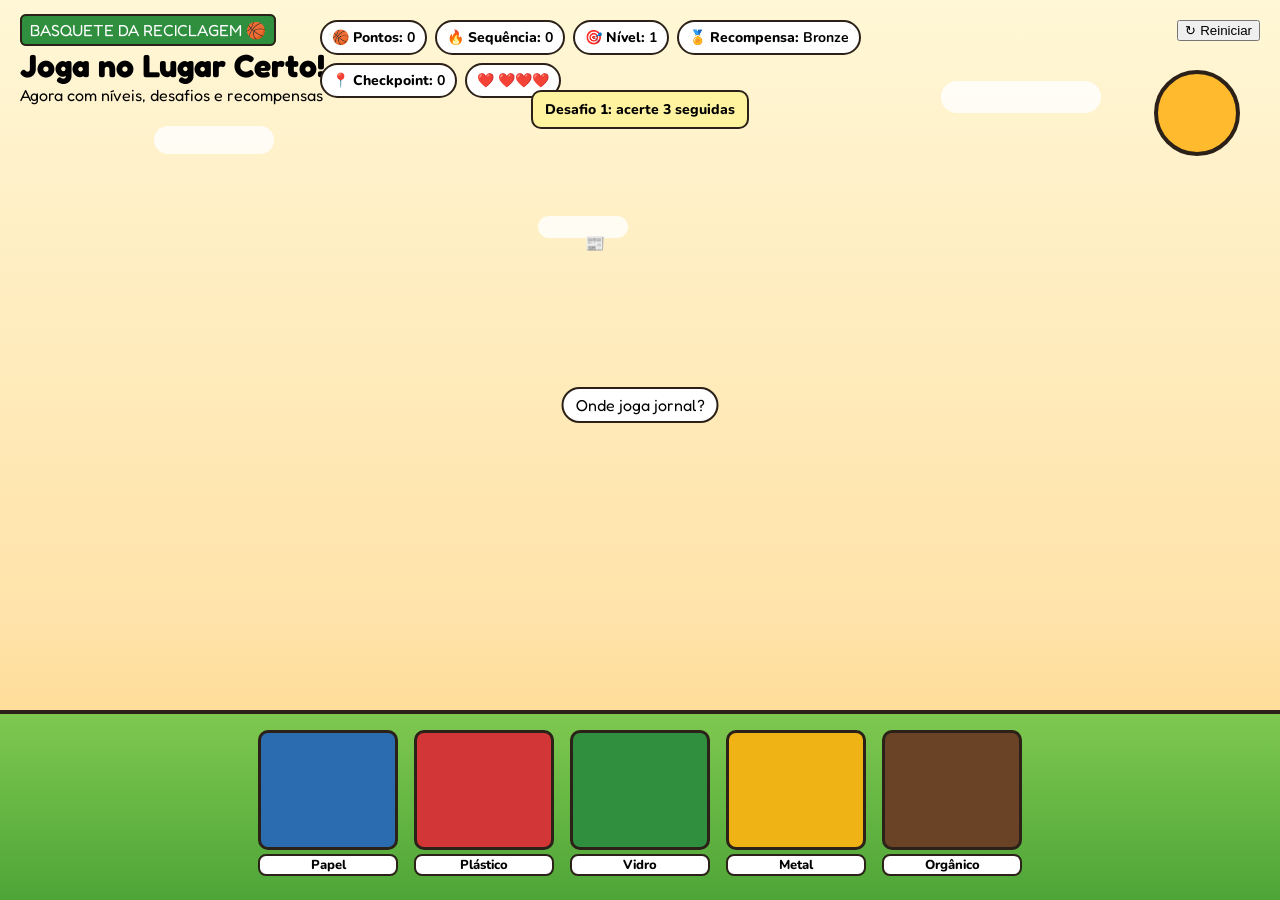
==== index.html @ d7fb1b80 "Refatora jogo em HTML/CSS/JS e adiciona desafios, níveis, recompensas e checkpoint" ====
<!doctype html>
<html lang="pt-BR">
<head>
  <meta charset="utf-8" />
  <meta name="viewport" content="width=device-width, initial-scale=1" />
  <title>Recycle Game</title>
  <link rel="preconnect" href="https://fonts.googleapis.com" />
  <link rel="preconnect" href="https://fonts.gstatic.com" crossorigin />
  <link href="https://fonts.googleapis.com/css2?family=Fredoka:wght@400;500;600;700&family=Nunito:wght@600;700;800;900&display=swap" rel="stylesheet" />
  <link rel="stylesheet" href="styles.css" />
</head>
<body>
  <div class="stage" id="stage">
    <div class="sun"></div>
    <div class="clouds"><div class="cloud c1"></div><div class="cloud c2"></div><div class="cloud c3"></div></div>

    <div class="title-card">
      <span class="kicker">BASQUETE DA RECICLAGEM 🏀</span>
      <h1>Joga no Lugar Certo!</h1>
      <div class="sub">Agora com níveis, desafios e recompensas</div>
    </div>

    <div class="hud">
      <div class="chip score">🏀 Pontos: <b id="score">0</b></div>
      <div class="chip streak">🔥 Sequência: <b id="streak">0</b></div>
      <div class="chip level">🎯 Nível: <b id="level">1</b></div>
      <div class="chip reward">🏅 Recompensa: <b id="reward">Bronze</b></div>
      <div class="chip checkpoint">📍 Checkpoint: <b id="checkpoint">0</b></div>
      <div class="chip lives">❤️ <span class="hearts" id="hearts">❤️❤️❤️</span></div>
    </div>

    <div class="challenge" id="challenge"></div>
    <button class="restart" id="restart">↻ Reiniciar</button>

    <div class="ground"></div>
    <div class="bins" id="bins"></div>

    <div class="hint" id="hint">Arraste para a lixeira certa!<span class="arrow"></span></div>
    <div class="item-wrap" id="itemWrap"><div class="item" id="item"></div></div>
  </div>

  <script src="game.js"></script>
</body>
</html>
---- styles.css ----
:root { --ink:#2b2118; --azul:#2b6cb0; --vermelho:#d23636; --verde:#2f8f3f; --amarelo:#f0b315; --marrom:#6a4326; }
*{box-sizing:border-box} html,body{margin:0;height:100%}
body{font-family:'Fredoka',system-ui,sans-serif;background:linear-gradient(180deg,#fff7d6,#ffe2a8 70%,#ffd178);overflow:hidden}
.stage{position:relative;height:100vh}
.sun{position:absolute;top:70px;right:40px;width:86px;height:86px;border-radius:50%;background:#ffba2e;border:4px solid var(--ink)}
.cloud{position:absolute;background:#fff;border-radius:100px;opacity:.8}.c1{top:14%;left:12%;width:120px;height:28px}.c2{top:9%;right:14%;width:160px;height:32px}.c3{top:24%;left:42%;width:90px;height:22px}
.title-card{position:absolute;top:20px;left:20px;z-index:10}.kicker{background:var(--verde);color:#fff;padding:4px 8px;border-radius:6px;border:2px solid var(--ink)}h1{margin:6px 0 0}
.hud{position:absolute;top:20px;left:50%;transform:translateX(-50%);display:flex;gap:8px;flex-wrap:wrap;max-width:95%;z-index:10}
.chip{background:#fff;border:2px solid var(--ink);border-radius:999px;padding:6px 10px;font:800 14px 'Nunito',sans-serif}
.challenge{position:absolute;top:90px;left:50%;transform:translateX(-50%);background:#fff3a0;border:2px solid var(--ink);border-radius:10px;padding:8px 12px;font:800 14px 'Nunito';z-index:10}
.restart{position:absolute;right:20px;top:20px;z-index:11}
.ground{position:absolute;left:0;right:0;bottom:0;height:190px;background:linear-gradient(180deg,#7ec850,#4ea537);border-top:4px solid var(--ink)}
.bins{position:absolute;left:0;right:0;bottom:24px;display:flex;justify-content:center;gap:16px;z-index:5}
.bin{width:140px}.bin.hover{transform:translateY(-6px)}.bin .label{text-align:center;background:#fff;border:2px solid var(--ink);margin-top:4px;border-radius:8px;font:800 13px 'Nunito'}
.item-wrap{position:absolute;left:50%;top:32%;transform:translate(-50%,-50%);z-index:7}.item{width:110px;height:110px;cursor:grab}
.hint{position:absolute;top:43%;left:50%;transform:translateX(-50%);background:#fff;border:2px solid var(--ink);border-radius:999px;padding:6px 12px;z-index:6}
.feedback{position:absolute;left:50%;top:38%;transform:translateX(-50%);font:900 46px 'Nunito';color:#fff;text-shadow:2px 2px #000;z-index:15}
.modal{position:absolute;inset:0;display:flex;align-items:center;justify-content:center;background:rgba(0,0,0,.5);z-index:20}
.card{background:#fff;padding:24px;border:3px solid var(--ink);border-radius:12px;text-align:center}
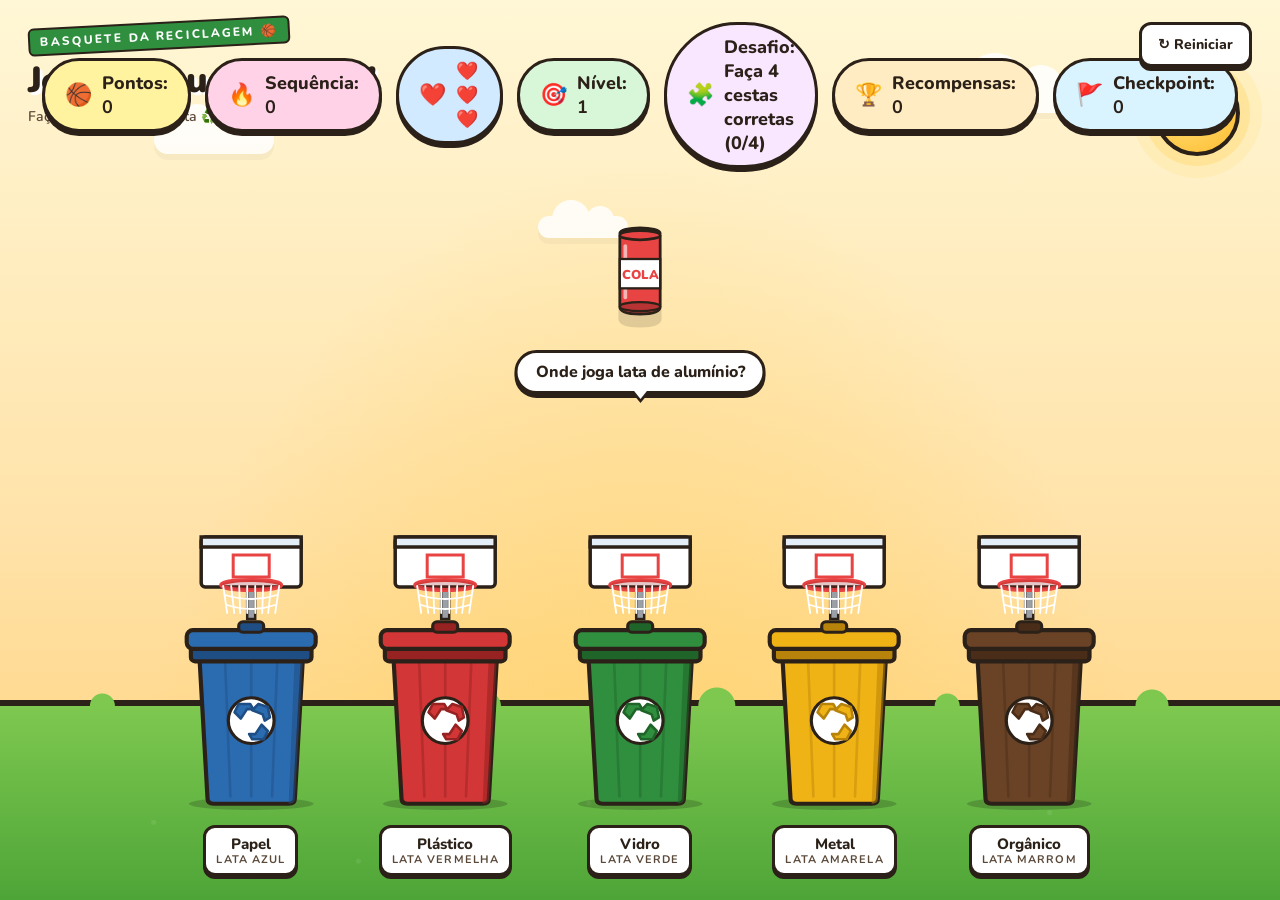
==== commit ccce1ef9: "Refatora jogo em HTML/CSS/JS e adiciona níveis, desafios, recompensas e checkpoint" ====
--- a/index.html
+++ b/index.html
@@ -1,44 +1,56 @@
 <!doctype html>
 <html lang="pt-BR">
 <head>
-  <meta charset="utf-8" />
-  <meta name="viewport" content="width=device-width, initial-scale=1" />
-  <title>Recycle Game</title>
-  <link rel="preconnect" href="https://fonts.googleapis.com" />
-  <link rel="preconnect" href="https://fonts.gstatic.com" crossorigin />
-  <link href="https://fonts.googleapis.com/css2?family=Fredoka:wght@400;500;600;700&family=Nunito:wght@600;700;800;900&display=swap" rel="stylesheet" />
-  <link rel="stylesheet" href="styles.css" />
+<meta charset="utf-8" />
+<title>Jogo da Reciclagem</title>
+<meta name="viewport" content="width=device-width, initial-scale=1" />
+<link rel="preconnect" href="https://fonts.googleapis.com" />
+<link rel="preconnect" href="https://fonts.gstatic.com" crossorigin />
+<link href="https://fonts.googleapis.com/css2?family=Fredoka:wght@400;500;600;700&family=Nunito:wght@600;700;800;900&display=swap" rel="stylesheet" />
+<link rel="stylesheet" href="style.css" />
 </head>
 <body>
-  <div class="stage" id="stage">
-    <div class="sun"></div>
-    <div class="clouds"><div class="cloud c1"></div><div class="cloud c2"></div><div class="cloud c3"></div></div>
 
-    <div class="title-card">
-      <span class="kicker">BASQUETE DA RECICLAGEM 🏀</span>
-      <h1>Joga no Lugar Certo!</h1>
-      <div class="sub">Agora com níveis, desafios e recompensas</div>
-    </div>
-
-    <div class="hud">
-      <div class="chip score">🏀 Pontos: <b id="score">0</b></div>
-      <div class="chip streak">🔥 Sequência: <b id="streak">0</b></div>
-      <div class="chip level">🎯 Nível: <b id="level">1</b></div>
-      <div class="chip reward">🏅 Recompensa: <b id="reward">Bronze</b></div>
-      <div class="chip checkpoint">📍 Checkpoint: <b id="checkpoint">0</b></div>
-      <div class="chip lives">❤️ <span class="hearts" id="hearts">❤️❤️❤️</span></div>
-    </div>
-
-    <div class="challenge" id="challenge"></div>
-    <button class="restart" id="restart">↻ Reiniciar</button>
-
-    <div class="ground"></div>
-    <div class="bins" id="bins"></div>
-
-    <div class="hint" id="hint">Arraste para a lixeira certa!<span class="arrow"></span></div>
-    <div class="item-wrap" id="itemWrap"><div class="item" id="item"></div></div>
+<div class="stage" id="stage">
+  <!-- Decorative sky -->
+  <div class="sun"></div>
+  <div class="clouds">
+    <div class="cloud c1"></div>
+    <div class="cloud c2"></div>
+    <div class="cloud c3"></div>
   </div>
 
-  <script src="game.js"></script>
+  <!-- HUD -->
+  <div class="title-card">
+    <span class="kicker">BASQUETE DA RECICLAGEM 🏀</span>
+    <h1>Joga no Lugar Certo!</h1>
+    <div class="sub">Faça cesta na lixeira certa ♻️</div>
+  </div>
+
+  <div class="hud">
+    <div class="chip score"><span class="icon">🏀</span><span>Pontos: <b id="score">0</b></span></div>
+    <div class="chip streak"><span class="icon">🔥</span><span>Sequência: <b id="streak">0</b></span></div>
+    <div class="chip lives"><span class="icon">❤️</span><span class="hearts" id="hearts">❤️❤️❤️</span></div>
+    <div class="chip level"><span class="icon">🎯</span><span>Nível: <b id="level">1</b></span></div>
+    <div class="chip challenge"><span class="icon">🧩</span><span id="challengeText">Desafio: acerte 3 seguidas</span></div>
+    <div class="chip reward"><span class="icon">🏆</span><span>Recompensas: <b id="rewards">0</b></span></div>
+    <div class="chip checkpoint"><span class="icon">🚩</span><span>Checkpoint: <b id="checkpoint">0</b></span></div>
+  </div>
+
+  <button class="restart" id="restart">↻ Reiniciar</button>
+
+  <div class="ground"></div>
+
+  <!-- Bins -->
+  <div class="bins" id="bins"></div>
+
+  <!-- Item -->
+  <div class="hint" id="hint">Arraste para a lixeira certa!<span class="arrow"></span></div>
+  <div class="item-wrap" id="itemWrap">
+    <div class="item" id="item"></div>
+  </div>
+</div>
+
+<script src="game.js"></script>
 </body>
 </html>
--- a/style.css
+++ b/style.css
@@ -0,0 +1,512 @@
+  :root {
+    --bg-sky-top: #fff7d6;
+    --bg-sky-bot: #ffe2a8;
+    --grass-top: #7ec850;
+    --grass-bot: #4ea537;
+    --ink: #2b2118;
+    --ink-soft: #5a4838;
+    --paper: #fff8e7;
+    --azul: #2b6cb0;
+    --azul-d: #1f4e85;
+    --vermelho: #d23636;
+    --vermelho-d: #962222;
+    --verde: #2f8f3f;
+    --verde-d: #1f6428;
+    --amarelo: #f0b315;
+    --amarelo-d: #b8830a;
+    --marrom: #6a4326;
+    --marrom-d: #4a2d18;
+  }
+  * { box-sizing: border-box; }
+  html, body { margin: 0; height: 100%; }
+  body {
+    font-family: 'Fredoka', system-ui, sans-serif;
+    color: var(--ink);
+    background:
+      radial-gradient(ellipse at 50% 120%, #ffd166 0%, transparent 60%),
+      linear-gradient(180deg, var(--bg-sky-top) 0%, var(--bg-sky-bot) 60%, #ffd178 100%);
+    overflow: hidden;
+    user-select: none;
+    -webkit-user-select: none;
+  }
+
+  /* ===== HUD ===== */
+  .hud {
+    position: absolute;
+    top: 22px;
+    left: 50%;
+    transform: translateX(-50%);
+    display: flex;
+    gap: 14px;
+    align-items: center;
+    z-index: 10;
+    font-family: 'Nunito', sans-serif;
+  }
+  .chip {
+    background: #fff;
+    border: 3px solid var(--ink);
+    border-radius: 999px;
+    padding: 10px 20px;
+    font-weight: 800;
+    font-size: 18px;
+    box-shadow: 0 4px 0 var(--ink);
+    display: flex;
+    align-items: center;
+    gap: 10px;
+  }
+  .chip .icon { font-size: 22px; }
+  .chip.score { background: #fff3a0; }
+  .chip.streak { background: #ffd2e8; }
+  .chip.lives { background: #d2eaff; }
+
+  .chip.level { background: #d8f6d8; }
+  .chip.challenge { background: #f9e6ff; max-width: 320px; }
+  .chip.reward { background: #ffecc2; }
+  .chip.checkpoint { background: #d9f3ff; }
+
+  .hearts { letter-spacing: 2px; font-size: 18px; }
+  .hearts span.lost { filter: grayscale(1) opacity(0.35); }
+
+  .title-card {
+    position: absolute;
+    top: 22px;
+    left: 28px;
+    z-index: 10;
+    font-family: 'Nunito', sans-serif;
+  }
+  .title-card .kicker {
+    display: inline-block;
+    background: var(--verde);
+    color: #fff;
+    font-weight: 800;
+    font-size: 12px;
+    letter-spacing: 0.18em;
+    padding: 4px 10px;
+    border-radius: 6px;
+    border: 2px solid var(--ink);
+    transform: rotate(-3deg);
+  }
+  .title-card h1 {
+    margin: 6px 0 0;
+    font-size: 36px;
+    font-weight: 900;
+    color: var(--ink);
+    text-shadow: 3px 3px 0 #fff;
+    letter-spacing: -0.02em;
+  }
+  .title-card .sub {
+    margin-top: 2px;
+    font-size: 14px;
+    color: var(--ink-soft);
+    font-weight: 600;
+  }
+
+  /* ===== Stage ===== */
+  .stage {
+    position: relative;
+    width: 100%;
+    height: 100vh;
+    overflow: hidden;
+  }
+  .clouds {
+    position: absolute;
+    inset: 0;
+    pointer-events: none;
+  }
+  .cloud {
+    position: absolute;
+    background: #fff;
+    border-radius: 100px;
+    opacity: 0.85;
+    filter: drop-shadow(0 6px 0 rgba(0,0,0,0.04));
+  }
+  .cloud::before, .cloud::after {
+    content: '';
+    position: absolute;
+    background: #fff;
+    border-radius: 50%;
+  }
+  .cloud.c1 { width: 120px; height: 28px; top: 14%; left: 12%; }
+  .cloud.c1::before { width: 50px; height: 50px; top: -22px; left: 18px; }
+  .cloud.c1::after { width: 36px; height: 36px; top: -14px; left: 60px; }
+  .cloud.c2 { width: 160px; height: 32px; top: 9%; right: 14%; }
+  .cloud.c2::before { width: 60px; height: 60px; top: -28px; left: 24px; }
+  .cloud.c2::after { width: 44px; height: 44px; top: -16px; left: 78px; }
+  .cloud.c3 { width: 90px; height: 22px; top: 24%; left: 42%; }
+  .cloud.c3::before { width: 38px; height: 38px; top: -16px; left: 14px; }
+  .cloud.c3::after { width: 28px; height: 28px; top: -10px; left: 48px; }
+
+  .sun {
+    position: absolute;
+    top: 70px;
+    right: 40px;
+    width: 86px;
+    height: 86px;
+    border-radius: 50%;
+    background: radial-gradient(circle at 35% 35%, #ffe680, #ffba2e);
+    border: 4px solid var(--ink);
+    box-shadow: 0 0 0 10px rgba(255, 200, 60, 0.25), 0 0 0 22px rgba(255, 200, 60, 0.12);
+  }
+
+  /* ===== Ground ===== */
+  .ground {
+    position: absolute;
+    bottom: 0;
+    left: 0;
+    right: 0;
+    height: 200px;
+    background:
+      linear-gradient(180deg, var(--grass-top) 0%, var(--grass-bot) 100%);
+    border-top: 6px solid var(--ink);
+  }
+  .ground::before {
+    content: '';
+    position: absolute;
+    top: -22px;
+    left: 0;
+    right: 0;
+    height: 22px;
+    background:
+      radial-gradient(circle at 8% 100%, var(--grass-top) 0 12px, transparent 13px),
+      radial-gradient(circle at 22% 100%, var(--grass-top) 0 16px, transparent 17px),
+      radial-gradient(circle at 38% 100%, var(--grass-top) 0 14px, transparent 15px),
+      radial-gradient(circle at 56% 100%, var(--grass-top) 0 18px, transparent 19px),
+      radial-gradient(circle at 74% 100%, var(--grass-top) 0 12px, transparent 13px),
+      radial-gradient(circle at 90% 100%, var(--grass-top) 0 16px, transparent 17px);
+  }
+  .ground::after {
+    content: '';
+    position: absolute;
+    inset: 0;
+    background-image:
+      radial-gradient(circle at 12% 60%, rgba(255,255,255,0.08) 2px, transparent 3px),
+      radial-gradient(circle at 28% 80%, rgba(255,255,255,0.08) 2px, transparent 3px),
+      radial-gradient(circle at 46% 50%, rgba(255,255,255,0.08) 2px, transparent 3px),
+      radial-gradient(circle at 64% 75%, rgba(255,255,255,0.08) 2px, transparent 3px),
+      radial-gradient(circle at 82% 55%, rgba(255,255,255,0.08) 2px, transparent 3px);
+  }
+  .flowers {
+    position: absolute;
+    bottom: 12px;
+    left: 0;
+    right: 0;
+    pointer-events: none;
+    z-index: 1;
+  }
+  .flowers svg { display: block; margin: 0 auto; }
+
+  /* ===== Bins row ===== */
+  .bins {
+    position: absolute;
+    bottom: 24px;
+    left: 0;
+    right: 0;
+    display: flex;
+    justify-content: center;
+    align-items: flex-end;
+    gap: clamp(12px, 2.2vw, 36px);
+    padding: 0 24px;
+    z-index: 3;
+  }
+  .bin {
+    position: relative;
+    width: clamp(110px, 13vw, 170px);
+    cursor: default;
+    transition: transform 0.18s ease;
+  }
+  .bin.hover { transform: translateY(-10px) scale(1.04); }
+  .bin .label {
+    margin: 12px auto 0;
+    background: #fff;
+    border: 3px solid var(--ink);
+    border-radius: 12px;
+    padding: 6px 10px;
+    font-family: 'Nunito', sans-serif;
+    font-weight: 800;
+    text-align: center;
+    font-size: 15px;
+    box-shadow: 0 3px 0 var(--ink);
+    width: fit-content;
+    color: var(--ink);
+  }
+  .bin .label .pt {
+    display: block;
+    font-size: 11px;
+    letter-spacing: 0.1em;
+    color: var(--ink-soft);
+    font-weight: 700;
+    margin-top: -2px;
+  }
+  .bin .lid {
+    transform-origin: 90% 100%;
+    transition: transform 0.25s cubic-bezier(.5,1.6,.3,1);
+  }
+  .bin.hover .lid { transform: rotate(-32deg) translate(-4px, -2px); }
+  .bin.correct { animation: bounce 0.6s ease; }
+  .bin.wrong { animation: shake 0.45s ease; }
+
+  /* ===== Basketball hoop ===== */
+  .hoop {
+    position: relative;
+    width: 100%;
+    height: 86px;
+    margin-bottom: -18px;
+    z-index: 2;
+    pointer-events: none;
+  }
+  .hoop svg { display: block; width: 100%; height: 100%; overflow: visible; }
+  .hoop .net {
+    transform-origin: 50% 0;
+    transition: transform 0.15s ease;
+  }
+  .bin.correct .hoop .net { animation: netSwing 0.7s ease; }
+  .bin.hover .hoop .net { transform: scaleY(1.08) skewX(-3deg); }
+  @keyframes netSwing {
+    0% { transform: scaleY(1) skewX(0); }
+    20% { transform: scaleY(1.35) skewX(-8deg); }
+    50% { transform: scaleY(1.15) skewX(6deg); }
+    75% { transform: scaleY(1.08) skewX(-3deg); }
+    100% { transform: scaleY(1) skewX(0); }
+  }
+
+  @keyframes bounce {
+    0%, 100% { transform: translateY(0); }
+    30% { transform: translateY(-22px) scale(1.06); }
+    60% { transform: translateY(-4px); }
+  }
+  @keyframes shake {
+    0%, 100% { transform: translateX(0); }
+    20% { transform: translateX(-10px) rotate(-2deg); }
+    40% { transform: translateX(10px) rotate(2deg); }
+    60% { transform: translateX(-8px) rotate(-1deg); }
+    80% { transform: translateX(8px) rotate(1deg); }
+  }
+
+  /* ===== Item to throw ===== */
+  .item-wrap {
+    position: absolute;
+    top: 30%;
+    left: 50%;
+    transform: translate(-50%, -50%);
+    z-index: 5;
+    touch-action: none;
+  }
+  .item {
+    width: 110px;
+    height: 110px;
+    cursor: grab;
+    transition: filter 0.2s;
+    filter: drop-shadow(0 12px 0 rgba(0,0,0,0.12));
+    animation: idle 2.4s ease-in-out infinite;
+  }
+  .item-wrap.dragging .item {
+    cursor: grabbing;
+    animation: none;
+    filter: drop-shadow(0 24px 8px rgba(0,0,0,0.25));
+    transform: scale(1.08) rotate(8deg);
+  }
+  .item-wrap.flying { transition: top 0.55s cubic-bezier(.4,.1,.4,1), left 0.55s linear; }
+  .item-wrap.flying .item { animation: spinFly 0.55s linear; }
+  .item-wrap.return { transition: top 0.4s ease, left 0.4s ease; }
+  @keyframes spinFly {
+    0%   { transform: rotate(0) scale(1); }
+    100% { transform: rotate(540deg) scale(0.45); }
+  }
+
+  /* Score popup (basketball points) */
+  .points-pop {
+    position: absolute;
+    font-family: 'Nunito', sans-serif;
+    font-weight: 900;
+    font-size: 42px;
+    color: #ff8a00;
+    -webkit-text-stroke: 3px var(--ink);
+    text-shadow: 0 4px 0 var(--ink);
+    pointer-events: none;
+    z-index: 18;
+    animation: pointsFly 1s ease-out forwards;
+  }
+  @keyframes pointsFly {
+    0%   { transform: translate(-50%, 0) scale(0.4); opacity: 0; }
+    25%  { transform: translate(-50%, -20px) scale(1.2); opacity: 1; }
+    100% { transform: translate(-50%, -90px) scale(1); opacity: 0; }
+  }
+
+  @keyframes idle {
+    0%, 100% { transform: translateY(0) rotate(-3deg); }
+    50% { transform: translateY(-10px) rotate(3deg); }
+  }
+
+  .hint {
+    position: absolute;
+    top: calc(30% + 80px);
+    left: 50%;
+    transform: translateX(-50%);
+    font-family: 'Nunito', sans-serif;
+    font-weight: 800;
+    color: var(--ink);
+    background: #fff;
+    border: 3px solid var(--ink);
+    border-radius: 999px;
+    padding: 8px 18px;
+    box-shadow: 0 4px 0 var(--ink);
+    font-size: 16px;
+    z-index: 4;
+    white-space: nowrap;
+  }
+  .hint .arrow {
+    position: absolute;
+    bottom: -12px;
+    left: 50%;
+    transform: translateX(-50%);
+    width: 0;
+    height: 0;
+    border-left: 10px solid transparent;
+    border-right: 10px solid transparent;
+    border-top: 12px solid var(--ink);
+  }
+  .hint .arrow::after {
+    content: '';
+    position: absolute;
+    top: -14px;
+    left: -8px;
+    width: 0;
+    height: 0;
+    border-left: 8px solid transparent;
+    border-right: 8px solid transparent;
+    border-top: 10px solid #fff;
+  }
+
+  /* ===== Floating feedback ===== */
+  .feedback {
+    position: absolute;
+    left: 50%;
+    top: 38%;
+    transform: translateX(-50%);
+    z-index: 20;
+    font-family: 'Nunito', sans-serif;
+    font-weight: 900;
+    pointer-events: none;
+  }
+  .feedback .word {
+    font-size: 64px;
+    color: #fff;
+    -webkit-text-stroke: 4px var(--ink);
+    text-shadow: 0 8px 0 var(--ink);
+    animation: pop 1.1s ease forwards;
+  }
+  .feedback .word.good { color: #fff; }
+  .feedback .word.bad  { color: #ffd2d2; }
+  .feedback .sub {
+    margin-top: 8px;
+    font-size: 18px;
+    color: var(--ink);
+    background: #fff;
+    border: 3px solid var(--ink);
+    border-radius: 12px;
+    padding: 6px 14px;
+    box-shadow: 0 4px 0 var(--ink);
+    animation: fadeUp 1.1s ease forwards;
+    text-align: center;
+  }
+  @keyframes pop {
+    0%   { transform: scale(0.3) rotate(-10deg); opacity: 0; }
+    20%  { transform: scale(1.2) rotate(4deg); opacity: 1; }
+    40%  { transform: scale(1) rotate(-2deg); }
+    80%  { opacity: 1; transform: scale(1) translateY(-10px); }
+    100% { opacity: 0; transform: scale(1) translateY(-40px); }
+  }
+  @keyframes fadeUp {
+    0%   { transform: translateY(20px); opacity: 0; }
+    20%  { transform: translateY(0); opacity: 1; }
+    80%  { opacity: 1; }
+    100% { transform: translateY(-30px); opacity: 0; }
+  }
+
+  /* Confetti */
+  .confetti {
+    position: absolute;
+    width: 12px;
+    height: 16px;
+    pointer-events: none;
+    z-index: 15;
+    border-radius: 2px;
+    animation: fall 1.4s ease-out forwards;
+  }
+  @keyframes fall {
+    0%   { transform: translateY(0) rotate(0); opacity: 1; }
+    100% { transform: translateY(420px) rotate(720deg); opacity: 0; }
+  }
+
+  /* ===== Instructions / Restart ===== */
+  .restart {
+    position: absolute;
+    top: 22px;
+    right: 28px;
+    z-index: 10;
+    background: #fff;
+    border: 3px solid var(--ink);
+    border-radius: 12px;
+    padding: 10px 16px;
+    font-family: 'Nunito', sans-serif;
+    font-weight: 800;
+    box-shadow: 0 4px 0 var(--ink);
+    cursor: pointer;
+    font-size: 14px;
+    color: var(--ink);
+    transition: transform 0.1s;
+  }
+  .restart:hover { transform: translateY(-2px); }
+  .restart:active { transform: translateY(2px); box-shadow: 0 1px 0 var(--ink); }
+
+  /* Game over modal */
+  .modal {
+    position: absolute;
+    inset: 0;
+    background: rgba(43, 33, 24, 0.55);
+    display: flex;
+    align-items: center;
+    justify-content: center;
+    z-index: 50;
+    backdrop-filter: blur(2px);
+  }
+  .modal .card {
+    background: #fff;
+    border: 4px solid var(--ink);
+    border-radius: 24px;
+    padding: 36px 44px;
+    text-align: center;
+    box-shadow: 0 8px 0 var(--ink);
+    font-family: 'Nunito', sans-serif;
+    max-width: 460px;
+  }
+  .modal h2 {
+    margin: 0;
+    font-size: 36px;
+    font-weight: 900;
+    color: var(--ink);
+  }
+  .modal .big-score {
+    font-size: 64px;
+    font-weight: 900;
+    color: var(--verde);
+    margin: 12px 0;
+    line-height: 1;
+  }
+  .modal .stars { font-size: 30px; margin: 8px 0 16px; }
+  .modal p { margin: 8px 0 20px; color: var(--ink-soft); font-weight: 600; }
+  .modal button {
+    background: var(--verde);
+    color: #fff;
+    border: 3px solid var(--ink);
+    border-radius: 14px;
+    padding: 14px 28px;
+    font-family: 'Nunito', sans-serif;
+    font-weight: 900;
+    font-size: 20px;
+    box-shadow: 0 5px 0 var(--ink);
+    cursor: pointer;
+    letter-spacing: 0.04em;
+  }
+  .modal button:hover { transform: translateY(-2px); }
+  .modal button:active { transform: translateY(3px); box-shadow: 0 2px 0 var(--ink); }
